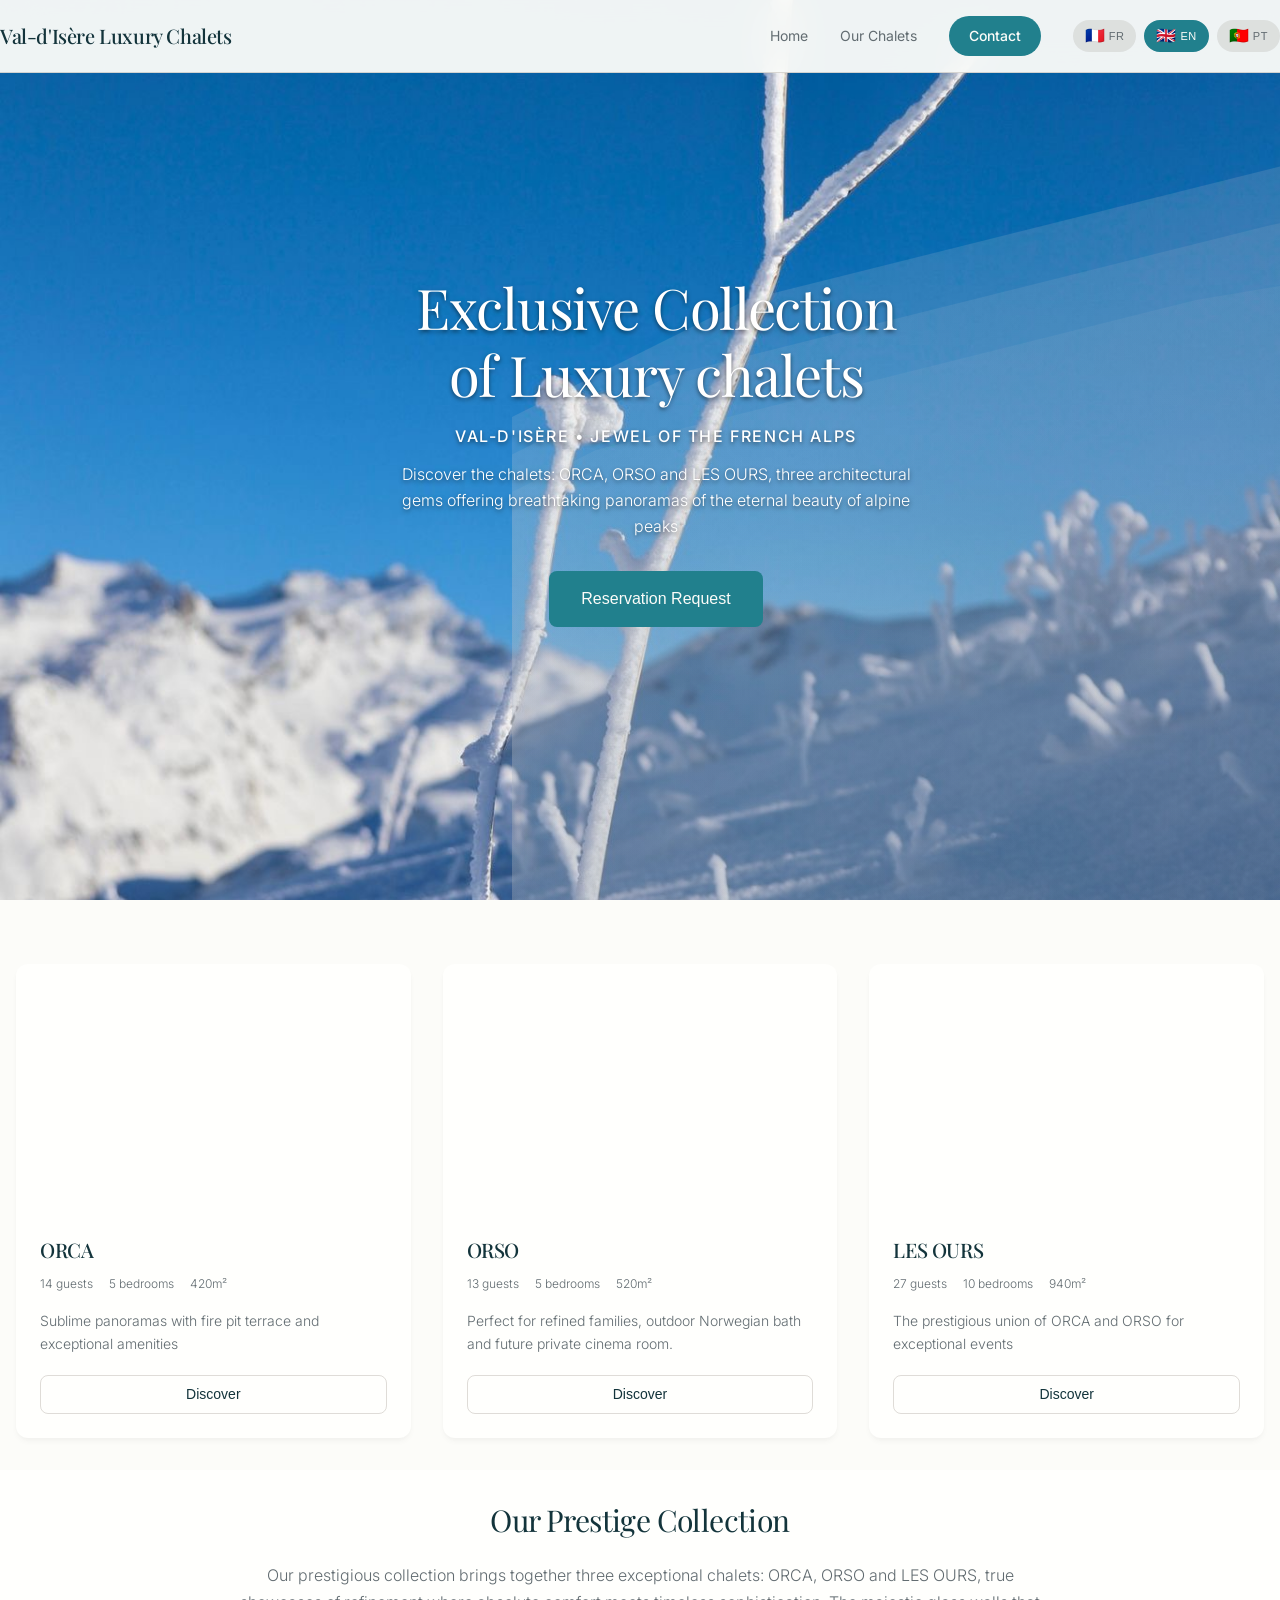
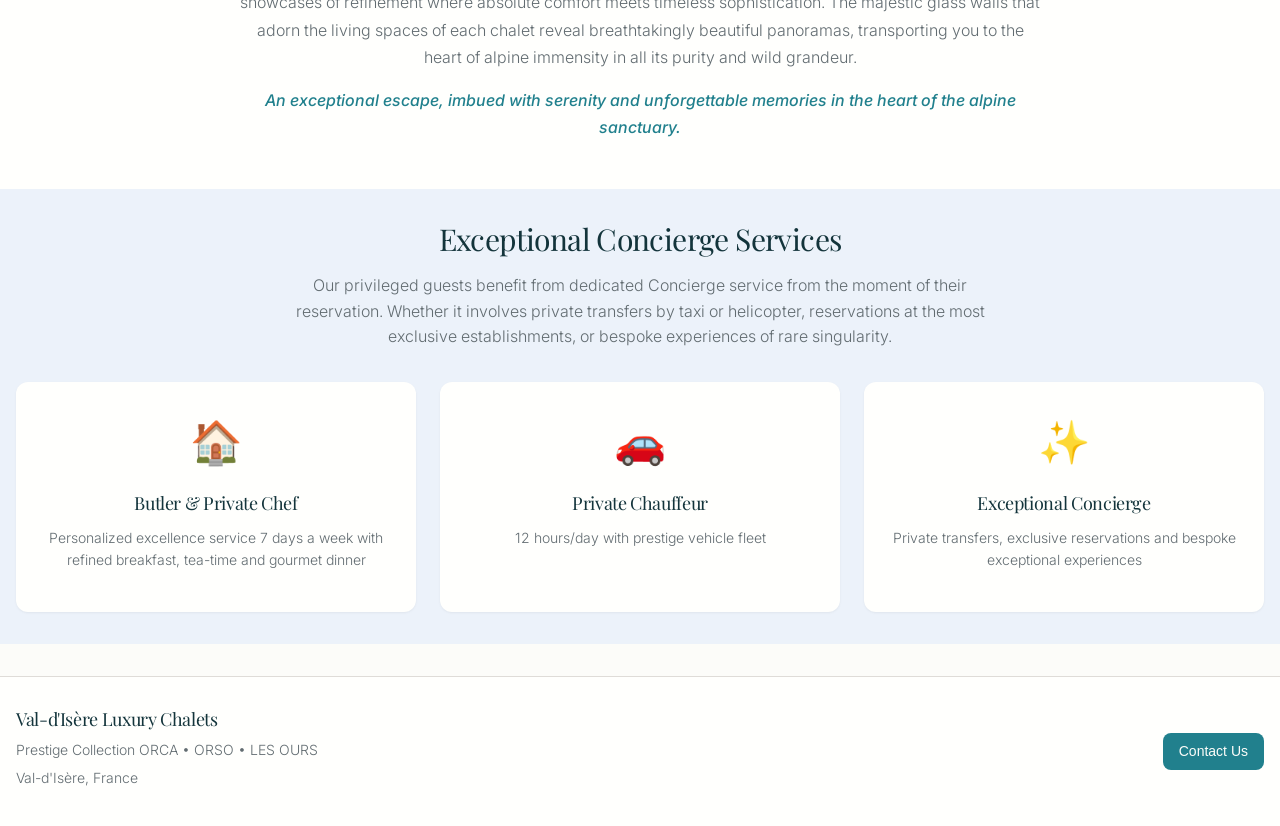
==== index.html @ 0c268d00 "Initial commit: ORCA_ORSO project with images and web files" ====
<!DOCTYPE html>
<html lang="en">
<head>
    <meta charset="UTF-8">
    <meta name="viewport" content="width=device-width, initial-scale=1.0">
    <title data-translate="site.title">Chalets de Luxe à Val-d'Isère | Collection ORCA, ORSO & LES OURS</title>
    <meta name="description" data-translate="site.description" content="Découvrez notre collection exclusive de chalets de luxe à Val-d'Isère. ORCA, ORSO et LES OURS offrent un mélange inégalé de confort et de sophistication au cœur des Alpes françaises.">
    <link rel="preconnect" href="https://fonts.googleapis.com">
    <link rel="preconnect" href="https://fonts.gstatic.com" crossorigin>
    <link href="https://fonts.googleapis.com/css2?family=Playfair+Display:wght@400;500;600;700&family=Inter:wght@300;400;500;600&display=swap" rel="stylesheet">
    <link rel="stylesheet" href="style.css">
</head>
<body>
    <!-- Header -->
    <header class="header">
        <nav class="nav container">
            <div class="nav__brand">
                <h1 class="nav__title" data-translate="nav.brand">Chalets Val-d'Isère</h1>
            </div>
            <div class="nav__menu">
                <a href="#home" class="nav__link" data-translate="nav.home">Accueil</a>
                <a href="#chalets" class="nav__link" data-translate="nav.chalets">Nos Chalets</a>
                <a href="#contact" class="nav__link contact-btn" data-translate="nav.contact">Contact</a>
                <div class="language-buttons">
                    <button class="language-flag-btn" data-lang="fr">
                        <span class="flag">🇫🇷</span>
                        <span class="code">FR</span>
                    </button>
                    <button class="language-flag-btn active" data-lang="en">
                        <span class="flag">🇬🇧</span>
                        <span class="code">EN</span>
                    </button>
                    <button class="language-flag-btn" data-lang="pt">
                        <span class="flag">🇵🇹</span>
                        <span class="code">PT</span>
                    </button>
                </div>
            </div>
        </nav>
    </header>

    <!-- Main Content -->
    <main>
        <!-- Hero Section -->
        <section class="hero" id="home">
            <div class="hero__content">
                <h1 class="hero__title" data-translate="hero.title">Collection Exclusive de Chalets de Luxe</h1>
                <p class="hero__subtitle" data-translate="hero.subtitle">Val-d'Isère • Alpes Françaises</p>
                <p class="hero__description" data-translate="hero.description">
                    Découvrez ORCA, ORSO et LES OURS, trois chalets d'exception offrant des vues à couper le souffle sur les sommets alpins
                </p>
                <button class="btn btn--primary hero__cta contact-btn" data-translate="hero.cta">Demande de Réservation</button>
            </div>
            <div class="hero__image"></div>
        </section>


        <!-- Chalets Grid -->
        <section class="chalets" id="chalets">
            <div class="container">
                <div class="chalets__grid">
                    <!-- ORCA Chalet -->
                    <div class="chalet-card" data-chalet="ORCA">
                        <div class="chalet-card__image" data-photo="ORCA"></div>
                        <div class="chalet-card__content">
                            <h3 class="chalet-card__name">ORCA</h3>
                            <div class="chalet-card__details">
                                <span class="chalet-card__capacity">14 <span data-translate="chalet.guests">personnes</span></span>
                                <span class="chalet-card__rooms">5 <span data-translate="chalet.bedrooms">chambres</span></span>
                                <span class="chalet-card__size">420m²</span>
                            </div>
                            <p class="chalet-card__description" data-translate="orca.short">
                                Des vues à couper le souffle avec terrasse brasero et équipements luxueux
                            </p>
                            <button class="btn btn--outline chalet-card__btn" data-translate="chalet.discover">Découvrir</button>
                        </div>
                    </div>

                    <!-- ORSO Chalet -->
                    <div class="chalet-card" data-chalet="ORSO">
                        <div class="chalet-card__image" data-photo="ORSO"></div>
                        <div class="chalet-card__content">
                            <h3 class="chalet-card__name">ORSO</h3>
                            <div class="chalet-card__details">
                                <span class="chalet-card__capacity">13 <span data-translate="chalet.guests">personnes</span></span>
                                <span class="chalet-card__rooms">5 <span data-translate="chalet.bedrooms">chambres</span></span>
                                <span class="chalet-card__size">520m²</span>
                            </div>
                            <p class="chalet-card__description" data-translate="orso.short">
                                Bain norvégien extérieur et future salle de cinéma, parfait pour les familles
                            </p>
                            <button class="btn btn--outline chalet-card__btn" data-translate="chalet.discover">Découvrir</button>
                        </div>
                    </div>

                    <!-- LES OURS Chalet -->
                    <div class="chalet-card" data-chalet="LES_OURS">
                        <div class="chalet-card__image" data-photo="LES_OURS"></div>
                        <div class="chalet-card__content">
                            <h3 class="chalet-card__name">LES OURS</h3>
                            <div class="chalet-card__details">
                                <span class="chalet-card__capacity">27 <span data-translate="chalet.guests">personnes</span></span>
                                <span class="chalet-card__rooms">10 <span data-translate="chalet.bedrooms">chambres</span></span>
                                <span class="chalet-card__size">940m²</span>
                            </div>
                            <p class="chalet-card__description" data-translate="les_ours.short">
                                L'union d'ORCA et ORSO pour des événements d'exception
                            </p>
                            <button class="btn btn--outline chalet-card__btn" data-translate="chalet.discover">Découvrir</button>
                        </div>
                    </div>
                </div>
            </div>
        </section>

        <!-- Collection Description -->
        <section class="collection">
            <div class="container">
                <div class="collection__content">
                    <h2 class="collection__title" data-translate="collection.title">Notre Collection</h2>
                    <p class="collection__description" data-translate="collection.description">
                        Notre collection est composée de 3 chalets : ORCA, ORSO et LES OURS qui offrent un mélange inégalé de confort et de sophistication. Les immenses ensembles vitrés qui composent les séjours de chaque chalet dévoilent des vues à couper le souffle, vous plongeant au milieu des cimes et vous offrant toute la pureté et la beauté de la montagne à l'état brut.
                    </p>
                    <p class="collection__experience" data-translate="collection.experience">
                        Une expérience unique, paisible et inoubliable au cœur des Alpes françaises.
                    </p>
                </div>
            </div>
        </section>
        
        <!-- Services Section -->
        <section class="services">
            <div class="container">
                <h2 class="services__title" data-translate="services.title">Services de Conciergerie</h2>
                <p class="services__description" data-translate="services.description">
                    Nos clients bénéficient d'un service de Conciergerie dédié dès le moment de la réservation. Il peut s'agir de transferts en taxi ou hélicoptère, de réservations au restaurant ou d'expériences plus insolites.
                </p>
                <div class="services__grid">
                    <div class="service-card">
                        <div class="service-card__icon">🏠</div>
                        <h3 class="service-card__title" data-translate="services.butler.title">Majordome & Chef</h3>
                        <p class="service-card__description" data-translate="services.butler.description">Service personnalisé 7j/7 avec petit-déjeuner, tea-time et dîner</p>
                    </div>
                    <div class="service-card">
                        <div class="service-card__icon">🚗</div>
                        <h3 class="service-card__title" data-translate="services.driver.title">Chauffeur Privé</h3>
                        <p class="service-card__description" data-translate="services.driver.description">12h/jour avec véhicules haut de gamme</p>
                    </div>
                    <div class="service-card">
                        <div class="service-card__icon">✨</div>
                        <h3 class="service-card__title" data-translate="services.concierge.title">Conciergerie</h3>
                        <p class="service-card__description" data-translate="services.concierge.description">Transferts, réservations et expériences sur-mesure</p>
                    </div>
                </div>
            </div>
        </section>
    </main>

    <!-- Chalet Detail Pages (Hidden by default) -->
    <div class="chalet-detail hidden" id="chalet-ORCA">
        <header class="chalet-detail__header">
            <div class="container">
                <button class="btn btn--outline back-btn">← <span data-translate="chalet.back">Retour</span></button>
                <h1 class="chalet-detail__title">ORCA</h1>
            </div>
        </header>
        
        <!-- Photo Gallery Slider -->
        <div class="gallery-container">
            <div class="gallery-slider" id="gallery-ORCA">
                <div class="gallery-track">
                    <!-- Images will be populated by JavaScript -->
                </div>
                <button class="gallery-btn gallery-btn--prev" aria-label="Photo précédente">
                    <svg width="24" height="24" viewBox="0 0 24 24" fill="none" stroke="currentColor" stroke-width="2">
                        <polyline points="15,18 9,12 15,6"></polyline>
                    </svg>
                </button>
                <button class="gallery-btn gallery-btn--next" aria-label="Photo suivante">
                    <svg width="24" height="24" viewBox="0 0 24 24" fill="none" stroke="currentColor" stroke-width="2">
                        <polyline points="9,18 15,12 9,6"></polyline>
                    </svg>
                </button>
                <div class="gallery-indicators">
                    <!-- Indicators will be populated by JavaScript -->
                </div>
            </div>
        </div>
        
        <div class="container">
            <div class="chalet-detail__content">
                <div class="chalet-detail__info">
                    <div class="chalet-specs">
                        <div class="spec-item">
                            <span class="spec-value">14</span>
                            <span class="spec-label" data-translate="chalet.guests">Personnes</span>
                        </div>
                        <div class="spec-item">
                            <span class="spec-value">5</span>
                            <span class="spec-label" data-translate="chalet.bedrooms">Chambres</span>
                        </div>
                        <div class="spec-item">
                            <span class="spec-value">520</span>
                            <span class="spec-label">m²</span>
                        </div>
                    </div>
                    <div class="chalet-detail__description" data-translate="orca.description">
                        Des vues époustouflantes sur la majesté des sommets depuis les immenses baies vitrées du salon, des soirées intimistes au coin du feu dans les canapés moelleux ou sur la terrasse face au brasero et aux cimes enneigées... Voici un aperçu des délices que la résidence ORCA vous réserve.

ORCA accueille avec élégance 14 personnes, avec 4 chambres dotées de lits king-size somptueux et une cinquième chambre comprenant 2 lits doubles et 2 lits superposés. Chaque chambre bénéficie d'une salle de bains privative raffinée.

La demeure dispose de sa propre salle de sport entièrement équipée et d'un spa complet (piscine intérieure, jacuzzi, hammam, sauna).

Les hôtes peuvent s'adonner aux plaisirs d'un espace divertissement comprenant billard, jeux vidéo, home cinéma et d'un espace détente en mezzanine.
                    </div>
                    <button class="btn btn--primary contact-btn" data-translate="chalet.book">Demande de Réservation</button>
                </div>
            </div>
        </div>
    </div>

    <div class="chalet-detail hidden" id="chalet-ORSO">
        <header class="chalet-detail__header">
            <div class="container">
                <button class="btn btn--outline back-btn">← <span data-translate="chalet.back">Retour</span></button>
                <h1 class="chalet-detail__title">ORSO</h1>
            </div>
        </header>
        
        <!-- Photo Gallery Slider -->
        <div class="gallery-container">
            <div class="gallery-slider" id="gallery-ORSO">
                <div class="gallery-track">
                    <!-- Images will be populated by JavaScript -->
                </div>
                <button class="gallery-btn gallery-btn--prev" aria-label="Photo précédente">
                    <svg width="24" height="24" viewBox="0 0 24 24" fill="none" stroke="currentColor" stroke-width="2">
                        <polyline points="15,18 9,12 15,6"></polyline>
                    </svg>
                </button>
                <button class="gallery-btn gallery-btn--next" aria-label="Photo suivante">
                    <svg width="24" height="24" viewBox="0 0 24 24" fill="none" stroke="currentColor" stroke-width="2">
                        <polyline points="9,18 15,12 9,6"></polyline>
                    </svg>
                </button>
                <div class="gallery-indicators">
                    <!-- Indicators will be populated by JavaScript -->
                </div>
            </div>
        </div>
        
        <div class="container">
            <div class="chalet-detail__content">
                <div class="chalet-detail__info">
                    <div class="chalet-specs">
                        <div class="spec-item">
                            <span class="spec-value">13</span>
                            <span class="spec-label" data-translate="chalet.guests">Personnes</span>
                        </div>
                        <div class="spec-item">
                            <span class="spec-value">5</span>
                            <span class="spec-label" data-translate="chalet.bedrooms">Chambres</span>
                        </div>
                        <div class="spec-item">
                            <span class="spec-value">520</span>
                            <span class="spec-label">m²</span>
                        </div>
                    </div>
                    <div class="chalet-detail__description" data-translate="orso.description">
                        ORSO déploie ses 520 mètres carrés pour accueillir avec grâce 13 personnes au sein de 5 chambres aux salles de bain privatives et lits King-Size somptueux. L'une d'entre elles, pensée pour les plus jeunes, dispose d'un deuxième lit double et d'un lit superposé, permettant à cinq enfants de partager un séjour enchanteur dans un écrin parfaitement adapté.

Le salon grandiose offre des panoramas à couper le souffle grâce aux spectaculaires verrières. Les intérieurs d'un raffinement exquis et le service sur mesure garantissent une retraite inoubliable au cœur du sanctuaire alpin.

ORSO dispose de sa propre salle de sport entièrement équipée, d'un spa complet (piscine intérieure, bain à remous, hammam et sauna) et d'un espace de divertissement en mezzanine.

Le privilège exclusif : un bain norvégien sur la terrasse extérieure avec vue imprenable sur les montagnes enneigées !

Nouveauté pour la saison prochaine : une authentique salle de cinéma privée !
                    </div>
                    <button class="btn btn--primary contact-btn" data-translate="chalet.book">Demande de Réservation</button>
                </div>
            </div>
        </div>
    </div>

    <div class="chalet-detail hidden" id="chalet-LES_OURS">
        <header class="chalet-detail__header">
            <div class="container">
                <button class="btn btn--outline back-btn">← <span data-translate="chalet.back">Retour</span></button>
                <h1 class="chalet-detail__title">LES OURS</h1>
            </div>
        </header>
        
        <!-- Photo Gallery Slider -->
        <div class="gallery-container">
            <div class="gallery-slider" id="gallery-LES_OURS">
                <div class="gallery-track">
                    <!-- Images will be populated by JavaScript -->
                </div>
                <button class="gallery-btn gallery-btn--prev" aria-label="Photo précédente">
                    <svg width="24" height="24" viewBox="0 0 24 24" fill="none" stroke="currentColor" stroke-width="2">
                        <polyline points="15,18 9,12 15,6"></polyline>
                    </svg>
                </button>
                <button class="gallery-btn gallery-btn--next" aria-label="Photo suivante">
                    <svg width="24" height="24" viewBox="0 0 24 24" fill="none" stroke="currentColor" stroke-width="2">
                        <polyline points="9,18 15,12 9,6"></polyline>
                    </svg>
                </button>
                <div class="gallery-indicators">
                    <!-- Indicators will be populated by JavaScript -->
                </div>
            </div>
        </div>
        
        <div class="container">
            <div class="chalet-detail__content">
                <div class="chalet-detail__info">
                    <div class="chalet-specs">
                        <div class="spec-item">
                            <span class="spec-value">27</span>
                            <span class="spec-label" data-translate="chalet.guests">Personnes</span>
                        </div>
                        <div class="spec-item">
                            <span class="spec-value">10</span>
                            <span class="spec-label" data-translate="chalet.bedrooms">Chambres</span>
                        </div>
                        <div class="spec-item">
                            <span class="spec-value">1000</span>
                            <span class="spec-label">m²</span>
                        </div>
                    </div>
                    <div class="chalet-detail__description" data-translate="les_ours.description">
                        LES OURS est une demeure d\'exception de 1000 m² pouvant accueillir jusqu'à 27 personnes pour partager un séjour mémorable en famille ou entre amis de prestige. Cette résidence d\'exception naît de l'union harmonieuse de nos deux superbes chalets ORCA & ORSO.

Le Château LES OURS se compose de 10 chambres d'exception. 8 chambres disposent d'un lit King-Size raffiné et d'une salle de bains privative. Les chambres dédiées aux enfants comprennent 2 lits doubles et 2 lits superposés pour l'une, et un lit king size, un lit double et un lit superposé pour l'autre. La demeure abrite également deux salles de sport entièrement équipées, deux spas complets et de multiples espaces de divertissement.

Sans oublier une magnifique salle de cinéma privée avec sièges premium ! La nouveauté exceptionnelle de la saison prochaine.

Les majestueuses verrières révèlent des panoramas saisissants, vous transportant au cœur des cimes pour une expérience unique au sanctuaire des Alpes françaises.
                    </div>
                    <button class="btn btn--primary contact-btn" data-translate="chalet.book">Demande de Réservation</button>
                </div>
            </div>
        </div>
    </div>

    <!-- Contact Modal -->
    <div class="modal hidden" id="contactModal">
        <div class="modal__backdrop"></div>
        <div class="modal__content">
            <div class="modal__header">
                <h2 class="modal__title" data-translate="contact.title">Demande de Réservation</h2>
                <button class="modal__close">&times;</button>
            </div>
            <form class="contact-form" id="contactForm" action="https://formspree.io/f/mblzjnyw" method="POST">
                <div class="form-group">
                    <label class="form-label" data-translate="contact.name">Nom complet</label>
                    <input type="text" class="form-control" name="name" required>
                </div>
                <div class="form-group">
                    <label class="form-label" data-translate="contact.email">Email</label>
                    <input type="email" class="form-control" name="email" required>
                </div>
                <div class="form-group">
                    <label class="form-label" data-translate="contact.phone">Téléphone</label>
                    <input type="tel" class="form-control" name="phone" required>
                </div>
                <div class="form-group form-group--split">
                    <div>
                        <label class="form-label" data-translate="contact.checkin">Date d'arrivée</label>
                        <input type="date" class="form-control" name="checkin" required>
                    </div>
                    <div>
                        <label class="form-label" data-translate="contact.checkout">Date de départ</label>
                        <input type="date" class="form-control" name="checkout" required>
                    </div>
                </div>
                <div class="form-group">
                    <label class="form-label" data-translate="contact.message">Message</label>
                    <textarea class="form-control" name="message" rows="4" placeholder="Indiquez le chalet souhaité et toute information complémentaire..."></textarea>
                </div>
                <button type="submit" class="btn btn--primary btn--full-width" data-translate="contact.send">Envoyer la demande</button>
            </form>
            <div class="contact-success hidden" id="contactSuccess">
                <h3 data-translate="contact.success.title">Demande envoyée !</h3>
                <p data-translate="contact.success.message">Nous vous contacterons dans les plus brefs délais.</p>
            </div>
        </div>
    </div>

    <!-- Footer -->
    <footer class="footer">
        <div class="container">
            <div class="footer__content">
                <div class="footer__info">
                    <h3 data-translate="footer.title">Chalets Val-d'Isère</h3>
                    <p data-translate="footer.subtitle">Collection ORCA • ORSO • LES OURS</p>
                    <p>Val-d'Isère, France</p>
                </div>
                <div class="footer__contact">
                    <button class="btn btn--primary contact-btn" data-translate="footer.contact">Nous Contacter</button>
                </div>
            </div>
        </div>
    </footer>

    <script src="app.js"></script>
</body>
</html>
---- style.css ----
:root {
  /* Primitive Color Tokens */
  --color-white: rgba(255, 255, 255, 1);
  --color-black: rgba(0, 0, 0, 1);
  --color-cream-50: rgba(252, 252, 249, 1);
  --color-cream-100: rgba(255, 255, 253, 1);
  --color-gray-200: rgba(245, 245, 245, 1);
  --color-gray-300: rgba(167, 169, 169, 1);
  --color-gray-400: rgba(119, 124, 124, 1);
  --color-slate-500: rgba(98, 108, 113, 1);
  --color-brown-600: rgba(94, 82, 64, 1);
  --color-charcoal-700: rgba(31, 33, 33, 1);
  --color-charcoal-800: rgba(38, 40, 40, 1);
  --color-slate-900: rgba(19, 52, 59, 1);
  --color-teal-300: rgba(50, 184, 198, 1);
  --color-teal-400: rgba(45, 166, 178, 1);
  --color-teal-500: rgba(33, 128, 141, 1);
  --color-teal-600: rgba(29, 116, 128, 1);
  --color-teal-700: rgba(26, 104, 115, 1);
  --color-teal-800: rgba(41, 150, 161, 1);
  --color-red-400: rgba(255, 84, 89, 1);
  --color-red-500: rgba(192, 21, 47, 1);
  --color-orange-400: rgba(230, 129, 97, 1);
  --color-orange-500: rgba(168, 75, 47, 1);

  /* RGB versions for opacity control */
  --color-brown-600-rgb: 94, 82, 64;
  --color-teal-500-rgb: 33, 128, 141;
  --color-slate-900-rgb: 19, 52, 59;
  --color-slate-500-rgb: 98, 108, 113;
  --color-red-500-rgb: 192, 21, 47;
  --color-red-400-rgb: 255, 84, 89;
  --color-orange-500-rgb: 168, 75, 47;
  --color-orange-400-rgb: 230, 129, 97;

  /* Background color tokens (Light Mode) */
  --color-bg-1: rgba(59, 130, 246, 0.08); /* Light blue */
  --color-bg-2: rgba(245, 158, 11, 0.08); /* Light yellow */
  --color-bg-3: rgba(34, 197, 94, 0.08); /* Light green */
  --color-bg-4: rgba(239, 68, 68, 0.08); /* Light red */
  --color-bg-5: rgba(147, 51, 234, 0.08); /* Light purple */
  --color-bg-6: rgba(249, 115, 22, 0.08); /* Light orange */
  --color-bg-7: rgba(236, 72, 153, 0.08); /* Light pink */
  --color-bg-8: rgba(6, 182, 212, 0.08); /* Light cyan */

  /* Semantic Color Tokens (Light Mode) */
  --color-background: var(--color-cream-50);
  --color-surface: var(--color-cream-100);
  --color-text: var(--color-slate-900);
  --color-text-secondary: var(--color-slate-500);
  --color-primary: var(--color-teal-500);
  --color-primary-hover: var(--color-teal-600);
  --color-primary-active: var(--color-teal-700);
  --color-secondary: rgba(var(--color-brown-600-rgb), 0.12);
  --color-secondary-hover: rgba(var(--color-brown-600-rgb), 0.2);
  --color-secondary-active: rgba(var(--color-brown-600-rgb), 0.25);
  --color-border: rgba(var(--color-brown-600-rgb), 0.2);
  --color-btn-primary-text: var(--color-cream-50);
  --color-card-border: rgba(var(--color-brown-600-rgb), 0.12);
  --color-card-border-inner: rgba(var(--color-brown-600-rgb), 0.12);
  --color-error: var(--color-red-500);
  --color-success: var(--color-teal-500);
  --color-warning: var(--color-orange-500);
  --color-info: var(--color-slate-500);
  --color-focus-ring: rgba(var(--color-teal-500-rgb), 0.4);
  --color-select-caret: rgba(var(--color-slate-900-rgb), 0.8);

  /* Common style patterns */
  --focus-ring: 0 0 0 3px var(--color-focus-ring);
  --focus-outline: 2px solid var(--color-primary);
  --status-bg-opacity: 0.15;
  --status-border-opacity: 0.25;
  --select-caret-light: url("data:image/svg+xml,%3Csvg xmlns='http://www.w3.org/2000/svg' width='16' height='16' viewBox='0 0 24 24' fill='none' stroke='%23134252' stroke-width='2' stroke-linecap='round' stroke-linejoin='round'%3E%3Cpolyline points='6 9 12 15 18 9'%3E%3C/polyline%3E%3C/svg%3E");
  --select-caret-dark: url("data:image/svg+xml,%3Csvg xmlns='http://www.w3.org/2000/svg' width='16' height='16' viewBox='0 0 24 24' fill='none' stroke='%23f5f5f5' stroke-width='2' stroke-linecap='round' stroke-linejoin='round'%3E%3Cpolyline points='6 9 12 15 18 9'%3E%3C/polyline%3E%3C/svg%3E");

  /* RGB versions for opacity control */
  --color-success-rgb: 33, 128, 141;
  --color-error-rgb: 192, 21, 47;
  --color-warning-rgb: 168, 75, 47;
  --color-info-rgb: 98, 108, 113;

  /* Typography */
  --font-family-base: "FKGroteskNeue", "Geist", "Inter", -apple-system,
    BlinkMacSystemFont, "Segoe UI", Roboto, sans-serif;
  --font-family-mono: "Berkeley Mono", ui-monospace, SFMono-Regular, Menlo,
    Monaco, Consolas, monospace;
  --font-size-xs: 11px;
  --font-size-sm: 12px;
  --font-size-base: 14px;
  --font-size-md: 14px;
  --font-size-lg: 16px;
  --font-size-xl: 18px;
  --font-size-2xl: 20px;
  --font-size-3xl: 24px;
  --font-size-4xl: 30px;
  --font-weight-normal: 400;
  --font-weight-medium: 500;
  --font-weight-semibold: 550;
  --font-weight-bold: 600;
  --line-height-tight: 1.2;
  --line-height-normal: 1.5;
  --letter-spacing-tight: -0.01em;

  /* Spacing */
  --space-0: 0;
  --space-1: 1px;
  --space-2: 2px;
  --space-4: 4px;
  --space-6: 6px;
  --space-8: 8px;
  --space-10: 10px;
  --space-12: 12px;
  --space-16: 16px;
  --space-20: 20px;
  --space-24: 24px;
  --space-32: 32px;

  /* Border Radius */
  --radius-sm: 6px;
  --radius-base: 8px;
  --radius-md: 10px;
  --radius-lg: 12px;
  --radius-full: 9999px;

  /* Shadows */
  --shadow-xs: 0 1px 2px rgba(0, 0, 0, 0.02);
  --shadow-sm: 0 1px 3px rgba(0, 0, 0, 0.04), 0 1px 2px rgba(0, 0, 0, 0.02);
  --shadow-md: 0 4px 6px -1px rgba(0, 0, 0, 0.04),
    0 2px 4px -1px rgba(0, 0, 0, 0.02);
  --shadow-lg: 0 10px 15px -3px rgba(0, 0, 0, 0.04),
    0 4px 6px -2px rgba(0, 0, 0, 0.02);
  --shadow-inset-sm: inset 0 1px 0 rgba(255, 255, 255, 0.15),
    inset 0 -1px 0 rgba(0, 0, 0, 0.03);

  /* Animation */
  --duration-fast: 150ms;
  --duration-normal: 250ms;
  --ease-standard: cubic-bezier(0.16, 1, 0.3, 1);

  /* Layout */
  --container-sm: 640px;
  --container-md: 768px;
  --container-lg: 1024px;
  --container-xl: 1280px;
}

/* Dark mode colors */
@media (prefers-color-scheme: dark) {
  :root {
    /* RGB versions for opacity control (Dark Mode) */
    --color-gray-400-rgb: 119, 124, 124;
    --color-teal-300-rgb: 50, 184, 198;
    --color-gray-300-rgb: 167, 169, 169;
    --color-gray-200-rgb: 245, 245, 245;

    /* Background color tokens (Dark Mode) */
    --color-bg-1: rgba(29, 78, 216, 0.15); /* Dark blue */
    --color-bg-2: rgba(180, 83, 9, 0.15); /* Dark yellow */
    --color-bg-3: rgba(21, 128, 61, 0.15); /* Dark green */
    --color-bg-4: rgba(185, 28, 28, 0.15); /* Dark red */
    --color-bg-5: rgba(107, 33, 168, 0.15); /* Dark purple */
    --color-bg-6: rgba(194, 65, 12, 0.15); /* Dark orange */
    --color-bg-7: rgba(190, 24, 93, 0.15); /* Dark pink */
    --color-bg-8: rgba(8, 145, 178, 0.15); /* Dark cyan */

    /* Semantic Color Tokens (Dark Mode) */
    --color-background: var(--color-charcoal-700);
    --color-surface: var(--color-charcoal-800);
    --color-text: var(--color-gray-200);
    --color-text-secondary: rgba(var(--color-gray-300-rgb), 0.7);
    --color-primary: var(--color-teal-300);
    --color-primary-hover: var(--color-teal-400);
    --color-primary-active: var(--color-teal-800);
    --color-secondary: rgba(var(--color-gray-400-rgb), 0.15);
    --color-secondary-hover: rgba(var(--color-gray-400-rgb), 0.25);
    --color-secondary-active: rgba(var(--color-gray-400-rgb), 0.3);
    --color-border: rgba(var(--color-gray-400-rgb), 0.3);
    --color-error: var(--color-red-400);
    --color-success: var(--color-teal-300);
    --color-warning: var(--color-orange-400);
    --color-info: var(--color-gray-300);
    --color-focus-ring: rgba(var(--color-teal-300-rgb), 0.4);
    --color-btn-primary-text: var(--color-slate-900);
    --color-card-border: rgba(var(--color-gray-400-rgb), 0.2);
    --color-card-border-inner: rgba(var(--color-gray-400-rgb), 0.15);
    --shadow-inset-sm: inset 0 1px 0 rgba(255, 255, 255, 0.1),
      inset 0 -1px 0 rgba(0, 0, 0, 0.15);
    --button-border-secondary: rgba(var(--color-gray-400-rgb), 0.2);
    --color-border-secondary: rgba(var(--color-gray-400-rgb), 0.2);
    --color-select-caret: rgba(var(--color-gray-200-rgb), 0.8);

    /* Common style patterns - updated for dark mode */
    --focus-ring: 0 0 0 3px var(--color-focus-ring);
    --focus-outline: 2px solid var(--color-primary);
    --status-bg-opacity: 0.15;
    --status-border-opacity: 0.25;
    --select-caret-light: url("data:image/svg+xml,%3Csvg xmlns='http://www.w3.org/2000/svg' width='16' height='16' viewBox='0 0 24 24' fill='none' stroke='%23134252' stroke-width='2' stroke-linecap='round' stroke-linejoin='round'%3E%3Cpolyline points='6 9 12 15 18 9'%3E%3C/polyline%3E%3C/svg%3E");
    --select-caret-dark: url("data:image/svg+xml,%3Csvg xmlns='http://www.w3.org/2000/svg' width='16' height='16' viewBox='0 0 24 24' fill='none' stroke='%23f5f5f5' stroke-width='2' stroke-linecap='round' stroke-linejoin='round'%3E%3Cpolyline points='6 9 12 15 18 9'%3E%3C/polyline%3E%3C/svg%3E");

    /* RGB versions for dark mode */
    --color-success-rgb: var(--color-teal-300-rgb);
    --color-error-rgb: var(--color-red-400-rgb);
    --color-warning-rgb: var(--color-orange-400-rgb);
    --color-info-rgb: var(--color-gray-300-rgb);
  }
}

/* Data attribute for manual theme switching */
[data-color-scheme="dark"] {
  /* RGB versions for opacity control (dark mode) */
  --color-gray-400-rgb: 119, 124, 124;
  --color-teal-300-rgb: 50, 184, 198;
  --color-gray-300-rgb: 167, 169, 169;
  --color-gray-200-rgb: 245, 245, 245;

  /* Colorful background palette - Dark Mode */
  --color-bg-1: rgba(29, 78, 216, 0.15); /* Dark blue */
  --color-bg-2: rgba(180, 83, 9, 0.15); /* Dark yellow */
  --color-bg-3: rgba(21, 128, 61, 0.15); /* Dark green */
  --color-bg-4: rgba(185, 28, 28, 0.15); /* Dark red */
  --color-bg-5: rgba(107, 33, 168, 0.15); /* Dark purple */
  --color-bg-6: rgba(194, 65, 12, 0.15); /* Dark orange */
  --color-bg-7: rgba(190, 24, 93, 0.15); /* Dark pink */
  --color-bg-8: rgba(8, 145, 178, 0.15); /* Dark cyan */

  /* Semantic Color Tokens (Dark Mode) */
  --color-background: var(--color-charcoal-700);
  --color-surface: var(--color-charcoal-800);
  --color-text: var(--color-gray-200);
  --color-text-secondary: rgba(var(--color-gray-300-rgb), 0.7);
  --color-primary: var(--color-teal-300);
  --color-primary-hover: var(--color-teal-400);
  --color-primary-active: var(--color-teal-800);
  --color-secondary: rgba(var(--color-gray-400-rgb), 0.15);
  --color-secondary-hover: rgba(var(--color-gray-400-rgb), 0.25);
  --color-secondary-active: rgba(var(--color-gray-400-rgb), 0.3);
  --color-border: rgba(var(--color-gray-400-rgb), 0.3);
  --color-error: var(--color-red-400);
  --color-success: var(--color-teal-300);
  --color-warning: var(--color-orange-400);
  --color-info: var(--color-gray-300);
  --color-focus-ring: rgba(var(--color-teal-300-rgb), 0.4);
  --color-btn-primary-text: var(--color-slate-900);
  --color-card-border: rgba(var(--color-gray-400-rgb), 0.15);
  --color-card-border-inner: rgba(var(--color-gray-400-rgb), 0.15);
  --shadow-inset-sm: inset 0 1px 0 rgba(255, 255, 255, 0.1),
    inset 0 -1px 0 rgba(0, 0, 0, 0.15);
  --color-border-secondary: rgba(var(--color-gray-400-rgb), 0.2);
  --color-select-caret: rgba(var(--color-gray-200-rgb), 0.8);

  /* Common style patterns - updated for dark mode */
  --focus-ring: 0 0 0 3px var(--color-focus-ring);
  --focus-outline: 2px solid var(--color-primary);
  --status-bg-opacity: 0.15;
  --status-border-opacity: 0.25;
  --select-caret-light: url("data:image/svg+xml,%3Csvg xmlns='http://www.w3.org/2000/svg' width='16' height='16' viewBox='0 0 24 24' fill='none' stroke='%23134252' stroke-width='2' stroke-linecap='round' stroke-linejoin='round'%3E%3Cpolyline points='6 9 12 15 18 9'%3E%3C/polyline%3E%3C/svg%3E");
  --select-caret-dark: url("data:image/svg+xml,%3Csvg xmlns='http://www.w3.org/2000/svg' width='16' height='16' viewBox='0 0 24 24' fill='none' stroke='%23f5f5f5' stroke-width='2' stroke-linecap='round' stroke-linejoin='round'%3E%3Cpolyline points='6 9 12 15 18 9'%3E%3C/polyline%3E%3C/svg%3E");

  /* RGB versions for dark mode */
  --color-success-rgb: var(--color-teal-300-rgb);
  --color-error-rgb: var(--color-red-400-rgb);
  --color-warning-rgb: var(--color-orange-400-rgb);
  --color-info-rgb: var(--color-gray-300-rgb);
}

[data-color-scheme="light"] {
  /* RGB versions for opacity control (light mode) */
  --color-brown-600-rgb: 94, 82, 64;
  --color-teal-500-rgb: 33, 128, 141;
  --color-slate-900-rgb: 19, 52, 59;

  /* Semantic Color Tokens (Light Mode) */
  --color-background: var(--color-cream-50);
  --color-surface: var(--color-cream-100);
  --color-text: var(--color-slate-900);
  --color-text-secondary: var(--color-slate-500);
  --color-primary: var(--color-teal-500);
  --color-primary-hover: var(--color-teal-600);
  --color-primary-active: var(--color-teal-700);
  --color-secondary: rgba(var(--color-brown-600-rgb), 0.12);
  --color-secondary-hover: rgba(var(--color-brown-600-rgb), 0.2);
  --color-secondary-active: rgba(var(--color-brown-600-rgb), 0.25);
  --color-border: rgba(var(--color-brown-600-rgb), 0.2);
  --color-btn-primary-text: var(--color-cream-50);
  --color-card-border: rgba(var(--color-brown-600-rgb), 0.12);
  --color-card-border-inner: rgba(var(--color-brown-600-rgb), 0.12);
  --color-error: var(--color-red-500);
  --color-success: var(--color-teal-500);
  --color-warning: var(--color-orange-500);
  --color-info: var(--color-slate-500);
  --color-focus-ring: rgba(var(--color-teal-500-rgb), 0.4);

  /* RGB versions for light mode */
  --color-success-rgb: var(--color-teal-500-rgb);
  --color-error-rgb: var(--color-red-500-rgb);
  --color-warning-rgb: var(--color-orange-500-rgb);
  --color-info-rgb: var(--color-slate-500-rgb);
}

/* Base styles */
html {
  font-size: var(--font-size-base);
  font-family: var(--font-family-base);
  line-height: var(--line-height-normal);
  color: var(--color-text);
  background-color: var(--color-background);
  -webkit-font-smoothing: antialiased;
  box-sizing: border-box;
}

body {
  margin: 0;
  padding: 0;
}

*,
*::before,
*::after {
  box-sizing: inherit;
}

/* Typography */
h1,
h2,
h3,
h4,
h5,
h6 {
  margin: 0;
  font-weight: var(--font-weight-semibold);
  line-height: var(--line-height-tight);
  color: var(--color-text);
  letter-spacing: var(--letter-spacing-tight);
}

h1 {
  font-size: var(--font-size-4xl);
}
h2 {
  font-size: var(--font-size-3xl);
}
h3 {
  font-size: var(--font-size-2xl);
}
h4 {
  font-size: var(--font-size-xl);
}
h5 {
  font-size: var(--font-size-lg);
}
h6 {
  font-size: var(--font-size-md);
}

p {
  margin: 0 0 var(--space-16) 0;
}

a {
  color: var(--color-primary);
  text-decoration: none;
  transition: color var(--duration-fast) var(--ease-standard);
}

a:hover {
  color: var(--color-primary-hover);
}

code,
pre {
  font-family: var(--font-family-mono);
  font-size: calc(var(--font-size-base) * 0.95);
  background-color: var(--color-secondary);
  border-radius: var(--radius-sm);
}

code {
  padding: var(--space-1) var(--space-4);
}

pre {
  padding: var(--space-16);
  margin: var(--space-16) 0;
  overflow: auto;
  border: 1px solid var(--color-border);
}

pre code {
  background: none;
  padding: 0;
}

/* Buttons */
.btn {
  display: inline-flex;
  align-items: center;
  justify-content: center;
  padding: var(--space-8) var(--space-16);
  border-radius: var(--radius-base);
  font-size: var(--font-size-base);
  font-weight: 500;
  line-height: 1.5;
  cursor: pointer;
  transition: all var(--duration-normal) var(--ease-standard);
  border: none;
  text-decoration: none;
  position: relative;
}

.btn:focus-visible {
  outline: none;
  box-shadow: var(--focus-ring);
}

.btn--primary {
  background: var(--color-primary);
  color: var(--color-btn-primary-text);
}

.btn--primary:hover {
  background: var(--color-primary-hover);
}

.btn--primary:active {
  background: var(--color-primary-active);
}

.btn--secondary {
  background: var(--color-secondary);
  color: var(--color-text);
}

.btn--secondary:hover {
  background: var(--color-secondary-hover);
}

.btn--secondary:active {
  background: var(--color-secondary-active);
}

.btn--outline {
  background: transparent;
  border: 1px solid var(--color-border);
  color: var(--color-text);
}

.btn--outline:hover {
  background: var(--color-secondary);
}

.btn--sm {
  padding: var(--space-4) var(--space-12);
  font-size: var(--font-size-sm);
  border-radius: var(--radius-sm);
}

.btn--lg {
  padding: var(--space-10) var(--space-20);
  font-size: var(--font-size-lg);
  border-radius: var(--radius-md);
}

.btn--full-width {
  width: 100%;
}

.btn:disabled {
  opacity: 0.5;
  cursor: not-allowed;
}

/* Form elements */
.form-control {
  display: block;
  width: 100%;
  padding: var(--space-8) var(--space-12);
  font-size: var(--font-size-md);
  line-height: 1.5;
  color: var(--color-text);
  background-color: var(--color-surface);
  border: 1px solid var(--color-border);
  border-radius: var(--radius-base);
  transition: border-color var(--duration-fast) var(--ease-standard),
    box-shadow var(--duration-fast) var(--ease-standard);
}

textarea.form-control {
  font-family: var(--font-family-base);
  font-size: var(--font-size-base);
}

select.form-control {
  padding: var(--space-8) var(--space-12);
  -webkit-appearance: none;
  -moz-appearance: none;
  appearance: none;
  background-image: var(--select-caret-light);
  background-repeat: no-repeat;
  background-position: right var(--space-12) center;
  background-size: 16px;
  padding-right: var(--space-32);
}

/* Add a dark mode specific caret */
@media (prefers-color-scheme: dark) {
  select.form-control {
    background-image: var(--select-caret-dark);
  }
}

/* Also handle data-color-scheme */
[data-color-scheme="dark"] select.form-control {
  background-image: var(--select-caret-dark);
}

[data-color-scheme="light"] select.form-control {
  background-image: var(--select-caret-light);
}

.form-control:focus {
  border-color: var(--color-primary);
  outline: var(--focus-outline);
}

.form-label {
  display: block;
  margin-bottom: var(--space-8);
  font-weight: var(--font-weight-medium);
  font-size: var(--font-size-sm);
}

.form-group {
  margin-bottom: var(--space-16);
}

/* Card component */
.card {
  background-color: var(--color-surface);
  border-radius: var(--radius-lg);
  border: 1px solid var(--color-card-border);
  box-shadow: var(--shadow-sm);
  overflow: hidden;
  transition: box-shadow var(--duration-normal) var(--ease-standard);
}

.card:hover {
  box-shadow: var(--shadow-md);
}

.card__body {
  padding: var(--space-16);
}

.card__header,
.card__footer {
  padding: var(--space-16);
  border-bottom: 1px solid var(--color-card-border-inner);
}

/* Status indicators - simplified with CSS variables */
.status {
  display: inline-flex;
  align-items: center;
  padding: var(--space-6) var(--space-12);
  border-radius: var(--radius-full);
  font-weight: var(--font-weight-medium);
  font-size: var(--font-size-sm);
}

.status--success {
  background-color: rgba(
    var(--color-success-rgb, 33, 128, 141),
    var(--status-bg-opacity)
  );
  color: var(--color-success);
  border: 1px solid
    rgba(var(--color-success-rgb, 33, 128, 141), var(--status-border-opacity));
}

.status--error {
  background-color: rgba(
    var(--color-error-rgb, 192, 21, 47),
    var(--status-bg-opacity)
  );
  color: var(--color-error);
  border: 1px solid
    rgba(var(--color-error-rgb, 192, 21, 47), var(--status-border-opacity));
}

.status--warning {
  background-color: rgba(
    var(--color-warning-rgb, 168, 75, 47),
    var(--status-bg-opacity)
  );
  color: var(--color-warning);
  border: 1px solid
    rgba(var(--color-warning-rgb, 168, 75, 47), var(--status-border-opacity));
}

.status--info {
  background-color: rgba(
    var(--color-info-rgb, 98, 108, 113),
    var(--status-bg-opacity)
  );
  color: var(--color-info);
  border: 1px solid
    rgba(var(--color-info-rgb, 98, 108, 113), var(--status-border-opacity));
}

/* Container layout */
.container {
  width: 100%;
  margin-right: auto;
  margin-left: auto;
  padding-right: var(--space-16);
  padding-left: var(--space-16);
}

@media (min-width: 640px) {
  .container {
    max-width: var(--container-sm);
  }
}
@media (min-width: 768px) {
  .container {
    max-width: var(--container-md);
  }
}
@media (min-width: 1024px) {
  .container {
    max-width: var(--container-lg);
  }
}
@media (min-width: 1280px) {
  .container {
    max-width: var(--container-xl);
  }
}

/* Utility classes */
.flex {
  display: flex;
}
.flex-col {
  flex-direction: column;
}
.items-center {
  align-items: center;
}
.justify-center {
  justify-content: center;
}
.justify-between {
  justify-content: space-between;
}
.gap-4 {
  gap: var(--space-4);
}
.gap-8 {
  gap: var(--space-8);
}
.gap-16 {
  gap: var(--space-16);
}

.m-0 {
  margin: 0;
}
.mt-8 {
  margin-top: var(--space-8);
}
.mb-8 {
  margin-bottom: var(--space-8);
}
.mx-8 {
  margin-left: var(--space-8);
  margin-right: var(--space-8);
}
.my-8 {
  margin-top: var(--space-8);
  margin-bottom: var(--space-8);
}

.p-0 {
  padding: 0;
}
.py-8 {
  padding-top: var(--space-8);
  padding-bottom: var(--space-8);
}
.px-8 {
  padding-left: var(--space-8);
  padding-right: var(--space-8);
}
.py-16 {
  padding-top: var(--space-16);
  padding-bottom: var(--space-16);
}
.px-16 {
  padding-left: var(--space-16);
  padding-right: var(--space-16);
}

.block {
  display: block;
}
.hidden {
  display: none;
}

/* Accessibility */
.sr-only {
  position: absolute;
  width: 1px;
  height: 1px;
  padding: 0;
  margin: -1px;
  overflow: hidden;
  clip: rect(0, 0, 0, 0);
  white-space: nowrap;
  border-width: 0;
}

:focus-visible {
  outline: var(--focus-outline);
  outline-offset: 2px;
}

/* Dark mode specifics */
[data-color-scheme="dark"] .btn--outline {
  border: 1px solid var(--color-border-secondary);
}

@font-face {
  font-family: 'FKGroteskNeue';
  src: url('https://r2cdn.perplexity.ai/fonts/FKGroteskNeue.woff2')
    format('woff2');
}

/* END PERPLEXITY DESIGN SYSTEM */
/* Custom properties for luxury chalet design */
:root {
  --color-luxury-gold: #D4AF37;
  --color-luxury-bronze: #CD7F32;
  --font-luxury: 'Playfair Display', serif;
  --font-body: 'Inter', sans-serif;
  --shadow-luxury: 0 20px 40px rgba(0, 0, 0, 0.1);
  --transition-smooth: all 0.4s cubic-bezier(0.4, 0, 0.2, 1);
}

/* Override base typography for luxury feel */
body {
  font-family: var(--font-body);
  font-weight: 300;
  line-height: 1.7;
  color: var(--color-text);
  background-color: var(--color-background);
}

h1, h2, h3, h4, h5, h6 {
  font-family: var(--font-luxury);
  font-weight: 400;
  letter-spacing: -0.02em;
}

/* Header */
.header {
  position: fixed;
  top: 0;
  left: 0;
  right: 0;
  z-index: 1000;
  background: rgba(252, 252, 249, 0.95);
  backdrop-filter: blur(20px);
  border-bottom: 1px solid var(--color-border);
  transition: var(--transition-smooth);
}

.nav {
  display: flex;
  align-items: center;
  justify-content: space-between;
  padding: var(--space-16) 0;
}

.nav__brand {
  margin: 0;
}

.nav__title {
  font-size: var(--font-size-2xl);
  font-weight: 500;
  color: var(--color-text);
  margin: 0;
}

.nav__menu {
  display: flex;
  align-items: center;
  gap: var(--space-32);
}

.nav__link {
  font-weight: 400;
  color: var(--color-text-secondary);
  transition: var(--transition-smooth);
  text-decoration: none;
}

.nav__link:hover {
  color: var(--color-primary);
}

.nav__link.contact-btn {
  background: var(--color-primary);
  color: var(--color-btn-primary-text);
  padding: var(--space-8) var(--space-20);
  border-radius: var(--radius-full);
  font-weight: 500;
}

.nav__link.contact-btn:hover {
  background: var(--color-primary-hover);
  color: var(--color-btn-primary-text);
}

/* Language Flag Buttons */
.language-buttons {
  display: flex;
  gap: var(--space-8);
}

.language-flag-btn {
  display: flex;
  align-items: center;
  gap: var(--space-4);
  padding: var(--space-6) var(--space-10);
  border: 2px solid transparent;
  border-radius: var(--radius-full);
  background: var(--color-secondary);
  cursor: pointer;
  transition: var(--transition-smooth);
  font-size: var(--font-size-sm);
  font-weight: 500;
}

.language-flag-btn .flag {
  font-size: 16px;
  line-height: 1;
}

.language-flag-btn .code {
  color: var(--color-text-secondary);
  font-size: var(--font-size-xs);
  letter-spacing: 0.05em;
}

.language-flag-btn:hover {
  background: var(--color-secondary-hover);
  border-color: var(--color-primary);
}

.language-flag-btn.active {
  background: var(--color-primary);
  border-color: var(--color-primary);
}

.language-flag-btn.active .code {
  color: var(--color-btn-primary-text);
}

/* Hero Section */
.hero {
  height: 100vh;
  background-image: url('home2.jpeg');
  background-size: cover;
  background-position: center;
  background-attachment: fixed;
  display: flex;
  align-items: center;
  justify-content: center;
  position: relative;
  overflow: hidden;
}

/* Overlay sombre pour lisibilité du texte */
.hero::before {
  content: '';
  position: absolute;
  top: 0;
  left: 0;
  right: 0;
  bottom: 0;
  background: rgba(255, 255, 255, 0);
  z-index: 1;
}

.hero__content {
  position: relative;
  z-index: 2;
  text-align: center;
  color: white;
}

.hero__content h1,
.hero__content h2,
.hero__content p {
  color: white;
  text-shadow: 0 2px 4px rgba(0, 0, 0, 0.5);
}


.hero__content {
  position: relative;
  z-index: 2;
  max-width: 600px;
  padding: 0 var(--space-32);
  margin-left: var(--space-32);
}

.hero__title {
  font-size: clamp(2.5rem, 5vw, 4rem);
  font-weight: 400;
  line-height: 1.2;
  margin-bottom: var(--space-16);
  color: var(--color-text);
}

.hero__subtitle {
  font-size: var(--font-size-lg);
  color: var(--color-primary);
  font-weight: 500;
  margin-bottom: var(--space-12);
  text-transform: uppercase;
  letter-spacing: 0.1em;
}

.hero__description {
  font-size: var(--font-size-lg);
  color: var(--color-text-secondary);
  margin-bottom: var(--space-32);
  line-height: 1.6;
}

.hero__cta {
  font-size: var(--font-size-lg);
  padding: var(--space-16) var(--space-32);
}

.hero__image {
  position: absolute;
  top: 0;
  right: 0;
  width: 60%;
  height: 100%;
  background: linear-gradient(45deg, var(--color-bg-3), var(--color-bg-4));
  background-image: url("data:image/svg+xml,%3Csvg xmlns='http://www.w3.org/2000/svg' viewBox='0 0 1000 600'%3E%3Cdefs%3E%3ClinearGradient id='mountain-gradient' x1='0%25' y1='0%25' x2='100%25' y2='100%25'%3E%3Cstop offset='0%25' style='stop-color:%23f8fafc;stop-opacity:0.1'/%3E%3Cstop offset='100%25' style='stop-color:%2364748b;stop-opacity:0.3'/%3E%3C/linearGradient%3E%3C/defs%3E%3Cpath d='M0,600 L0,400 L200,300 L400,200 L600,150 L800,100 L1000,50 L1000,600 Z' fill='url(%23mountain-gradient)'/%3E%3Cpath d='M0,600 L0,450 L150,350 L350,250 L550,200 L750,150 L1000,100 L1000,600 Z' fill='url(%23mountain-gradient)' opacity='0.7'/%3E%3Cpath d='M0,600 L0,500 L100,400 L300,300 L500,250 L700,200 L1000,150 L1000,600 Z' fill='url(%23mountain-gradient)' opacity='0.5'/%3E%3C/svg%3E");
  background-size: cover;
  background-position: center;
  z-index: 1;
}

/* Collection Section */
.collection {
  padding: var(--space-32) 0;
  background: var(--color-surface);
}

.collection__content {
  max-width: 800px;
  margin: 0 auto;
  text-align: center;
}

.collection__title {
  font-size: var(--font-size-4xl);
  margin-bottom: var(--space-24);
  color: var(--color-text);
}

.collection__description {
  font-size: var(--font-size-lg);
  color: var(--color-text-secondary);
  margin-bottom: var(--space-16);
  line-height: 1.7;
}

.collection__experience {
  font-size: var(--font-size-lg);
  color: var(--color-primary);
  font-weight: 500;
  font-style: italic;
}

/* Chalets Grid */
.chalets {
  padding: var(--space-32) 0;
}

.chalets__grid {
  display: grid;
  grid-template-columns: repeat(auto-fit, minmax(350px, 1fr));
  gap: var(--space-32);
  margin-top: var(--space-32);
}

.chalet-card {
  background: var(--color-surface);
  border-radius: var(--radius-lg);
  overflow: hidden;
  box-shadow: var(--shadow-md);
  transition: var(--transition-smooth);
  cursor: pointer;
}

.chalet-card:hover {
  transform: translateY(-8px);
  box-shadow: var(--shadow-luxury);
}

.chalet-card__image {
  height: 250px;
  background-size: cover;
  background-position: center;
  background-repeat: no-repeat;
  position: relative;
}

.chalet-card__content {
  padding: var(--space-24);
}

.chalet-card__name {
  font-size: var(--font-size-2xl);
  font-weight: 500;
  margin-bottom: var(--space-12);
  color: var(--color-text);
}

.chalet-card__details {
  display: flex;
  gap: var(--space-16);
  margin-bottom: var(--space-16);
  font-size: var(--font-size-sm);
  color: var(--color-text-secondary);
}

.chalet-card__description {
  color: var(--color-text-secondary);
  margin-bottom: var(--space-20);
  line-height: 1.6;
}

.chalet-card__btn {
  width: 100%;
}

/* Gallery Slider */
.gallery-container {
  position: relative;
  height: 60vh;
  min-height: 400px;
  overflow: hidden;
  background: var(--color-surface);
}

.gallery-slider {
  position: relative;
  width: 100%;
  height: 100%;
}

.gallery-track {
  display: flex;
  width: 100%;
  height: 100%;
  transition: transform 0.3s ease-in-out;
}

.gallery-slide {
  flex: 0 0 100%;
  height: 100%;
  background-size: cover;
  background-position: center;
  background-repeat: no-repeat;
}

.gallery-btn {
  position: absolute;
  top: 50%;
  transform: translateY(-50%);
  background: rgba(0, 0, 0, 0.5);
  color: white;
  border: none;
  width: 50px;
  height: 50px;
  border-radius: 50%;
  display: flex;
  align-items: center;
  justify-content: center;
  cursor: pointer;
  transition: var(--transition-smooth);
  z-index: 10;
}

.gallery-btn:hover {
  background: rgba(0, 0, 0, 0.7);
  transform: translateY(-50%) scale(1.1);
}

.gallery-btn--prev {
  left: var(--space-20);
}

.gallery-btn--next {
  right: var(--space-20);
}

.gallery-indicators {
  position: absolute;
  bottom: var(--space-20);
  left: 50%;
  transform: translateX(-50%);
  display: flex;
  gap: var(--space-8);
  z-index: 10;
}

.gallery-indicator {
  width: 12px;
  height: 12px;
  border-radius: 50%;
  background: rgba(255, 255, 255, 0.5);
  cursor: pointer;
  transition: var(--transition-smooth);
}

.gallery-indicator.active {
  background: white;
}

.gallery-indicator:hover {
  background: rgba(255, 255, 255, 0.8);
}

/* Services Section */
.services {
  padding: var(--space-32) 0;
  background: var(--color-bg-1);
}

.services__title {
  font-size: var(--font-size-4xl);
  text-align: center;
  margin-bottom: var(--space-16);
  color: var(--color-text);
}

.services__description {
  font-size: var(--font-size-lg);
  text-align: center;
  color: var(--color-text-secondary);
  max-width: 700px;
  margin: 0 auto var(--space-32);
  line-height: 1.6;
}

.services__grid {
  display: grid;
  grid-template-columns: repeat(auto-fit, minmax(300px, 1fr));
  gap: var(--space-24);
}

.service-card {
  background: var(--color-surface);
  padding: var(--space-24);
  border-radius: var(--radius-lg);
  text-align: center;
  box-shadow: var(--shadow-sm);
  transition: var(--transition-smooth);
}

.service-card:hover {
  transform: translateY(-4px);
  box-shadow: var(--shadow-md);
}

.service-card__icon {
  font-size: 3rem;
  margin-bottom: var(--space-16);
}

.service-card__title {
  font-size: var(--font-size-xl);
  margin-bottom: var(--space-12);
  color: var(--color-text);
}

.service-card__description {
  color: var(--color-text-secondary);
  line-height: 1.6;
}

/* Chalet Detail Pages */
.chalet-detail {
  position: fixed;
  top: 0;
  left: 0;
  right: 0;
  bottom: 0;
  background: var(--color-background);
  z-index: 2000;
  overflow-y: auto;
  opacity: 0;
  visibility: hidden;
  transition: var(--transition-smooth);
}

.chalet-detail.active {
  opacity: 1;
  visibility: visible;
}

.chalet-detail__header {
  position: sticky;
  top: 0;
  background: rgba(252, 252, 249, 0.95);
  backdrop-filter: blur(20px);
  border-bottom: 1px solid var(--color-border);
  padding: var(--space-16) 0;
  z-index: 100;
}

.chalet-detail__header .container {
  display: flex;
  align-items: center;
  gap: var(--space-24);
}

.back-btn {
  cursor: pointer;
}

.chalet-detail__title {
  font-size: var(--font-size-3xl);
  margin: 0;
  color: var(--color-text);
}

.chalet-detail__content {
  padding: var(--space-32) 0;
}

.chalet-detail__info {
  max-width: 800px;
  margin: 0 auto;
}

.chalet-specs {
  display: flex;
  justify-content: center;
  gap: var(--space-32);
  margin-bottom: var(--space-32);
  padding: var(--space-24);
  background: var(--color-surface);
  border-radius: var(--radius-lg);
}

.spec-item {
  text-align: center;
}

.spec-value {
  display: block;
  font-size: var(--font-size-3xl);
  font-weight: 600;
  color: var(--color-primary);
  font-family: var(--font-luxury);
}

.spec-label {
  font-size: var(--font-size-sm);
  color: var(--color-text-secondary);
  text-transform: uppercase;
  letter-spacing: 0.05em;
}

.chalet-detail__description {
  font-size: var(--font-size-lg);
  line-height: 1.7;
  color: var(--color-text-secondary);
  margin-bottom: var(--space-32);
  white-space: pre-line;
}

/* Modal */
.modal {
  position: fixed;
  top: 0;
  left: 0;
  right: 0;
  bottom: 0;
  z-index: 3000;
  display: flex;
  align-items: center;
  justify-content: center;
  opacity: 0;
  visibility: hidden;
  transition: var(--transition-smooth);
}

.modal.active {
  opacity: 1;
  visibility: visible;
}

.modal__backdrop {
  position: absolute;
  top: 0;
  left: 0;
  right: 0;
  bottom: 0;
  background: rgba(0, 0, 0, 0.8);
  backdrop-filter: blur(4px);
}

.modal__content {
  position: relative;
  background: var(--color-surface);
  border-radius: var(--radius-lg);
  max-width: 500px;
  width: 90%;
  max-height: 90vh;
  overflow-y: auto;
  box-shadow: var(--shadow-luxury);
}

.modal__header {
  display: flex;
  align-items: center;
  justify-content: space-between;
  padding: var(--space-24);
  border-bottom: 1px solid var(--color-border);
}

.modal__title {
  font-size: var(--font-size-2xl);
  margin: 0;
  color: var(--color-text);
}

.modal__close {
  background: none;
  border: none;
  font-size: var(--font-size-3xl);
  cursor: pointer;
  color: var(--color-text-secondary);
  transition: var(--transition-smooth);
}

.modal__close:hover {
  color: var(--color-text);
}

.contact-form {
  padding: var(--space-24);
}

.form-group--split {
  display: grid;
  grid-template-columns: 1fr 1fr;
  gap: var(--space-16);
}

.contact-success {
  padding: var(--space-24);
  text-align: center;
}

.contact-success h3 {
  color: var(--color-success);
  margin-bottom: var(--space-12);
}

/* Footer */
.footer {
  background: var(--color-surface);
  border-top: 1px solid var(--color-border);
  padding: var(--space-32) 0;
  margin-top: var(--space-32);
}

.footer__content {
  display: flex;
  align-items: center;
  justify-content: space-between;
}

.footer__info h3 {
  font-size: var(--font-size-xl);
  margin-bottom: var(--space-8);
  color: var(--color-text);
}

.footer__info p {
  color: var(--color-text-secondary);
  margin: var(--space-4) 0;
}

/* Responsive Design */
@media (max-width: 768px) {
  .nav__menu {
    gap: var(--space-16);
  }
  
  .nav__link {
    font-size: var(--font-size-sm);
  }

  .language-buttons {
    gap: var(--space-4);
  }

  .language-flag-btn {
    padding: var(--space-4) var(--space-6);
  }

  .language-flag-btn .flag {
    font-size: 14px;
  }
  
  .hero {
    flex-direction: column;
    text-align: center;
    padding: var(--space-32) var(--space-16);
  }
  
  .hero__content {
    margin-left: 0;
    padding: 0;
    max-width: 100%;
  }
  
  .hero__image {
    position: relative;
    width: 100%;
    height: 300px;
    margin-top: var(--space-32);
  }
  
  .chalets__grid {
    grid-template-columns: 1fr;
    gap: var(--space-24);
  }
  
  .services__grid {
    grid-template-columns: 1fr;
  }
  
  .chalet-specs {
    flex-direction: column;
    gap: var(--space-16);
  }
  
  .footer__content {
    flex-direction: column;
    gap: var(--space-24);
    text-align: center;
  }
  
  .form-group--split {
    grid-template-columns: 1fr;
  }

  .gallery-btn {
    width: 40px;
    height: 40px;
  }

  .gallery-btn--prev {
    left: var(--space-10);
  }

  .gallery-btn--next {
    right: var(--space-10);
  }

  .gallery-indicators {
    bottom: var(--space-10);
  }
}

@media (max-width: 480px) {
  .hero__title {
    font-size: 2rem;
  }
  
  .collection__title,
  .services__title {
    font-size: var(--font-size-3xl);
  }
  
  .modal__content {
    width: 95%;
  }
  
  .nav__title {
    font-size: var(--font-size-lg);
  }

  .language-buttons {
    flex-direction: column;
    gap: var(--space-2);
  }

  .gallery-container {
    height: 50vh;
    min-height: 300px;
  }
}

/* Utility Classes */
.hidden {
  display: none !important;
}

.text-center {
  text-align: center;
}

/* Animations */
@keyframes fadeIn {
  from {
    opacity: 0;
    transform: translateY(20px);
  }
  to {
    opacity: 1;
    transform: translateY(0);
  }
}

.fade-in {
  animation: fadeIn 0.6s ease-out;
}

/* Touch support for mobile gallery */
@media (hover: none) {
  .gallery-btn:hover {
    transform: translateY(-50%);
    background: rgba(0, 0, 0, 0.5);
  }
}
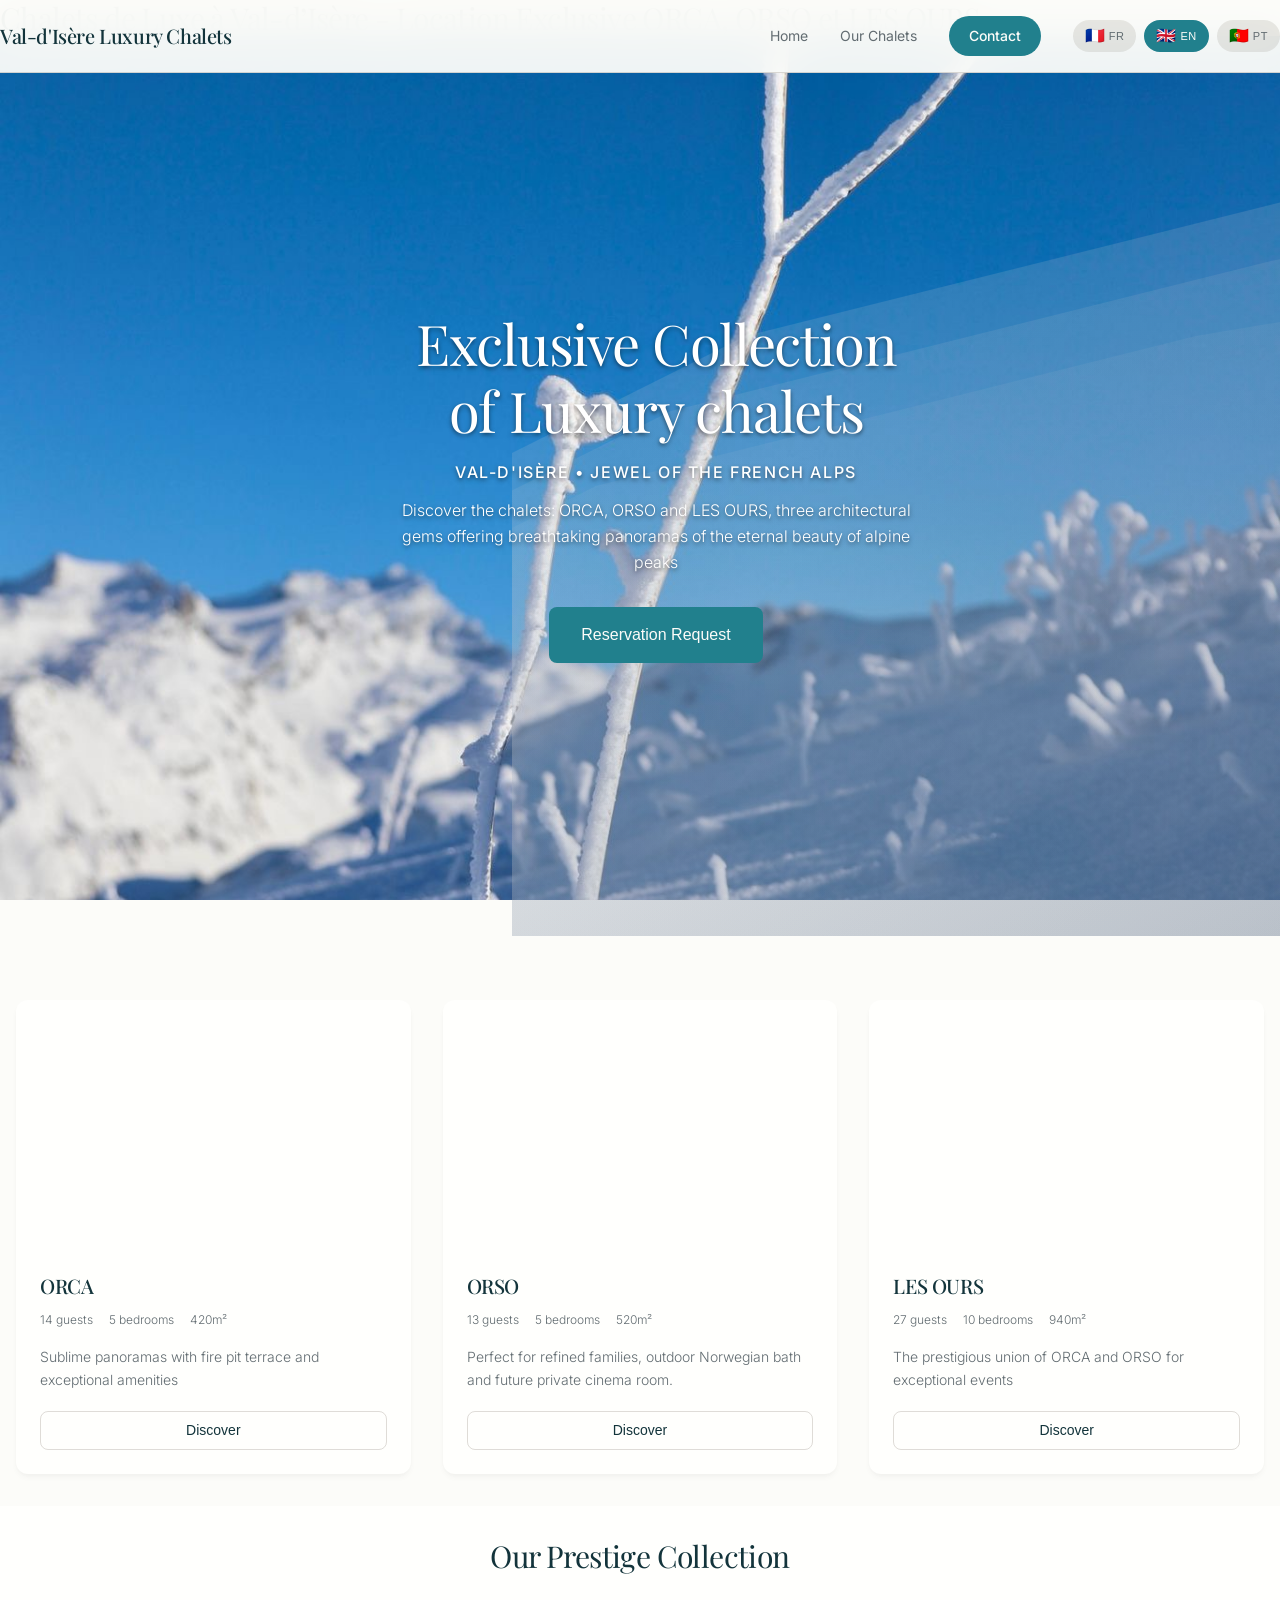
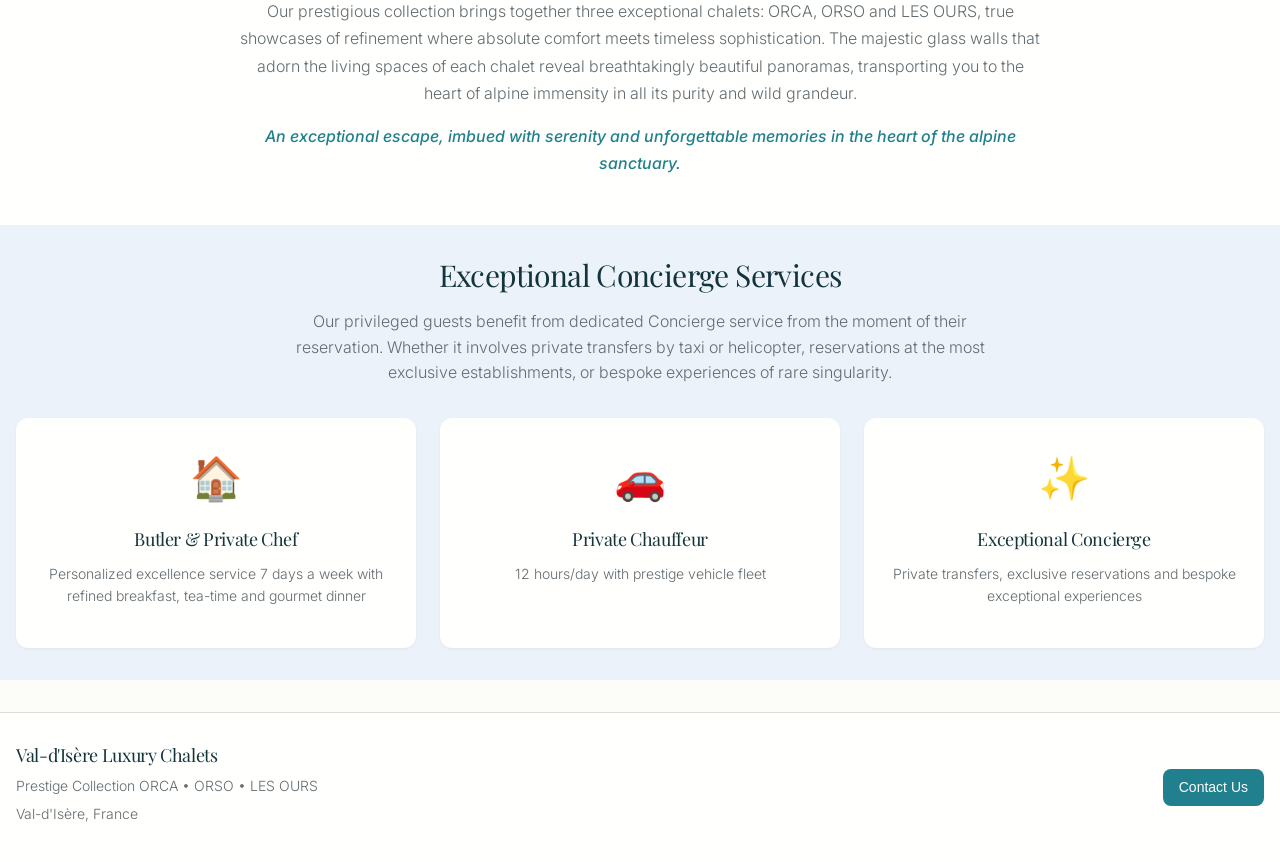
==== commit 1a3f1df6: "Update index.html and add robots.txt" ====
--- a/index.html
+++ b/index.html
@@ -9,8 +9,13 @@
     <link rel="preconnect" href="https://fonts.gstatic.com" crossorigin>
     <link href="https://fonts.googleapis.com/css2?family=Playfair+Display:wght@400;500;600;700&family=Inter:wght@300;400;500;600&display=swap" rel="stylesheet">
     <link rel="stylesheet" href="style.css">
+    <link rel="canonical" href="https://valdisereluxurychalet.com/" />
+    <meta name="keywords" content="Chalets de luxe Val-d'Isère, Location chalet Val-d'Isère, Chalets ORCA, Chalets ORSO, Chalets LES OURS, Location vacances Alpes françaises, Chalets avec vue montagne, Chalets avec spa Val-d'Isère, Location chalet ski Val-d'Isère, Chalets haut de gamme Val-d'Isère,Location chalet de luxe pour famille Val-d’Isère,Chalet exclusif avec chef privé Val-d’Isère,Vacances ski haut de gamme Alpes françaises,Chalet avec piscine intérieure Val-d’Isère,Conciergerie luxe Val-d’Isère,Chef privé montagne Val-d’Isère,Séjour haut de gamme Alpes françaises,Luxury chalets Val-d’Isère, Chalet rental Val-d’Isère, ORCA chalets, ORSO chalets, LES OURS chalets, French Alps holiday rental, Chalets with mountain view, Chalets with spa Val-d’Isère, Ski chalet rental Val-d’Isère, High-end chalets Val-d’Isère, Luxury chalet rental for families Val-d’Isère, Exclusive chalet with private chef Val-d’Isère, Premium ski holidays French Alps, Chalet with indoor swimming pool Val-d’Isère, Luxury concierge Val-d’Isère, Private chef mountain Val-d’Isère, High-end stay French Alps,Chalés de luxo Val-d'Isère, Aluguel de chalé Val-d'Isère, Chalés ORCA, Chalés ORSO, Chalés LES OURS, Aluguel de férias Alpes franceses, Chalés com vista para montanha, Chalés com spa Val-d'Isère, Aluguel de chalé de ski Val-d'Isère, Chalés de alto padrão Val-d'Isère, Aluguel de chalé de luxo para famílias Val-d'Isère, Chalé exclusivo com chef privado Val-d'Isère, Férias de ski premium Alpes franceses, Chalé com piscina interna Val-d'Isère, Concierge de luxo Val-d'Isère, Chef privado montanha Val-d'Isère, Estadia de alto padrão Alpes franceses" />
+
+
 </head>
 <body>
+    <h1>Chalets de Luxe à Val-d’Isère - Location Exclusive ORCA, ORSO et LES OURS</h1>
     <!-- Header -->
     <header class="header">
         <nav class="nav container">
